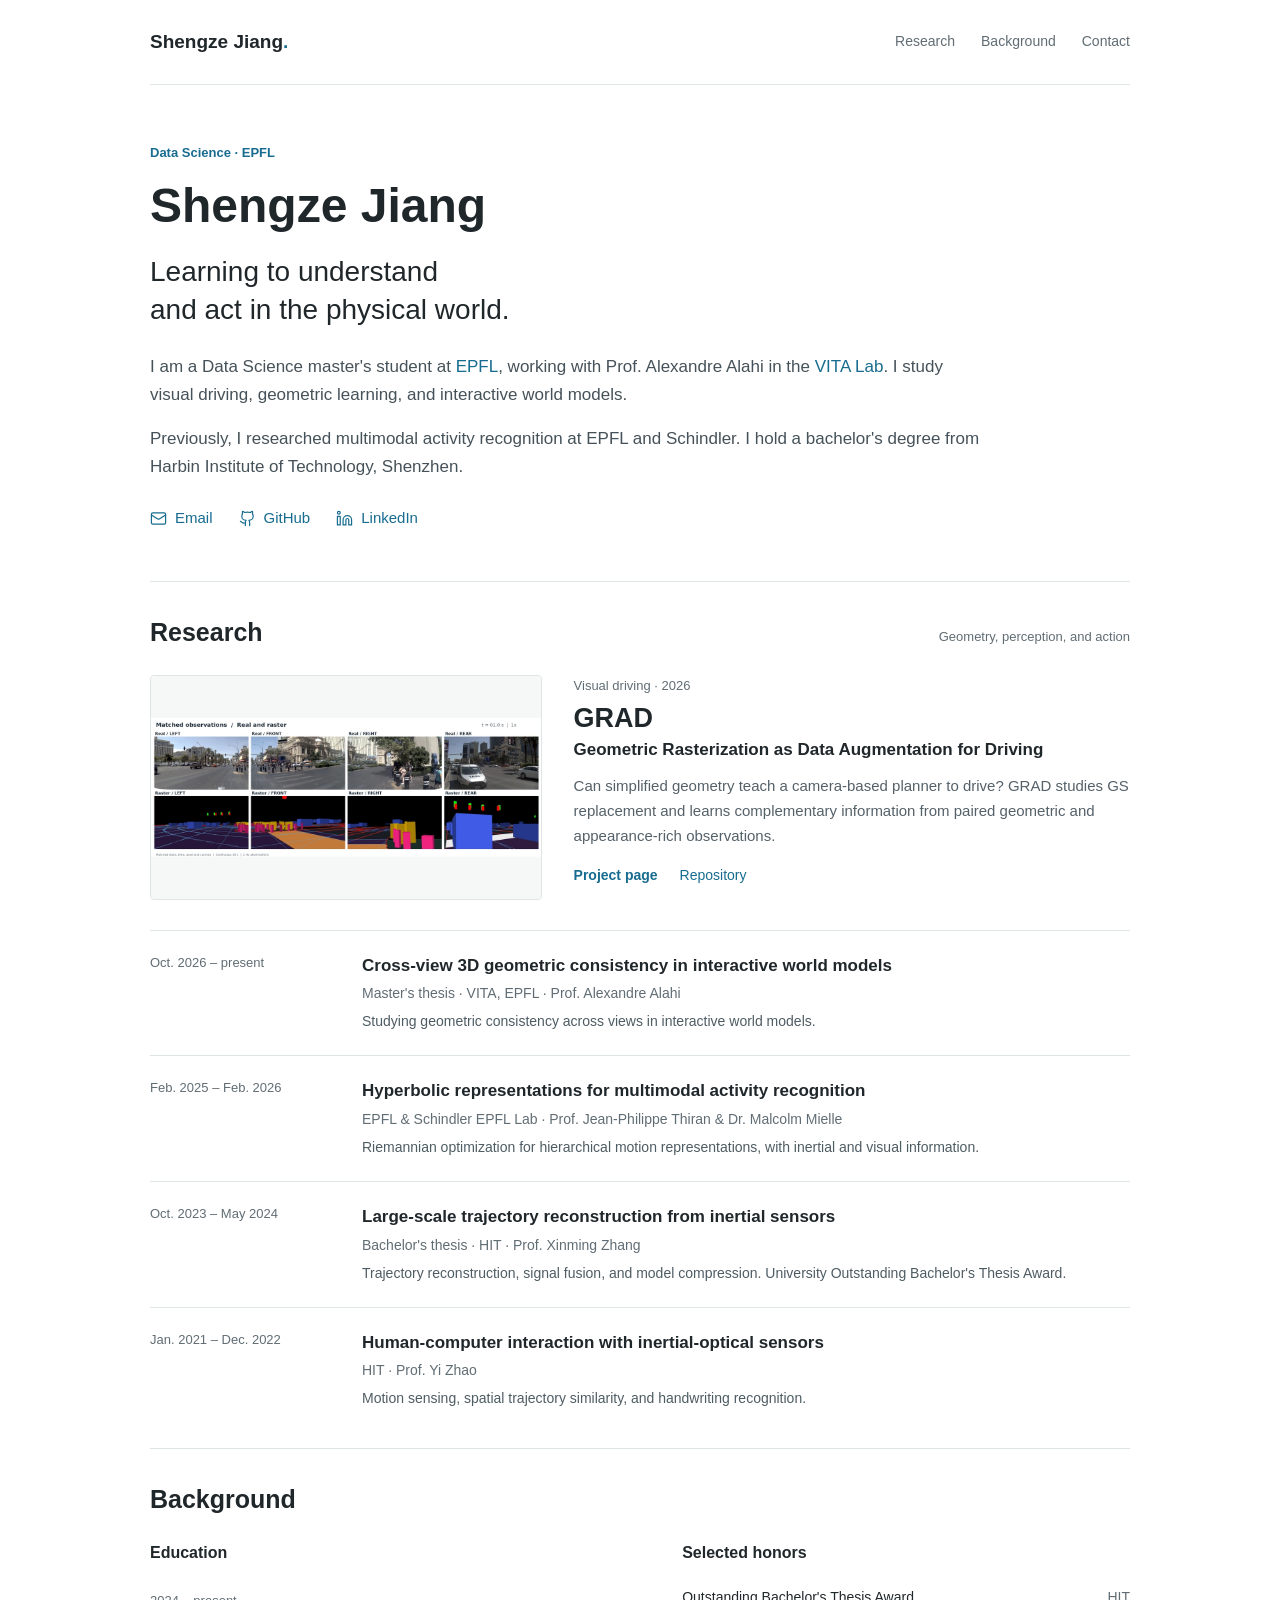
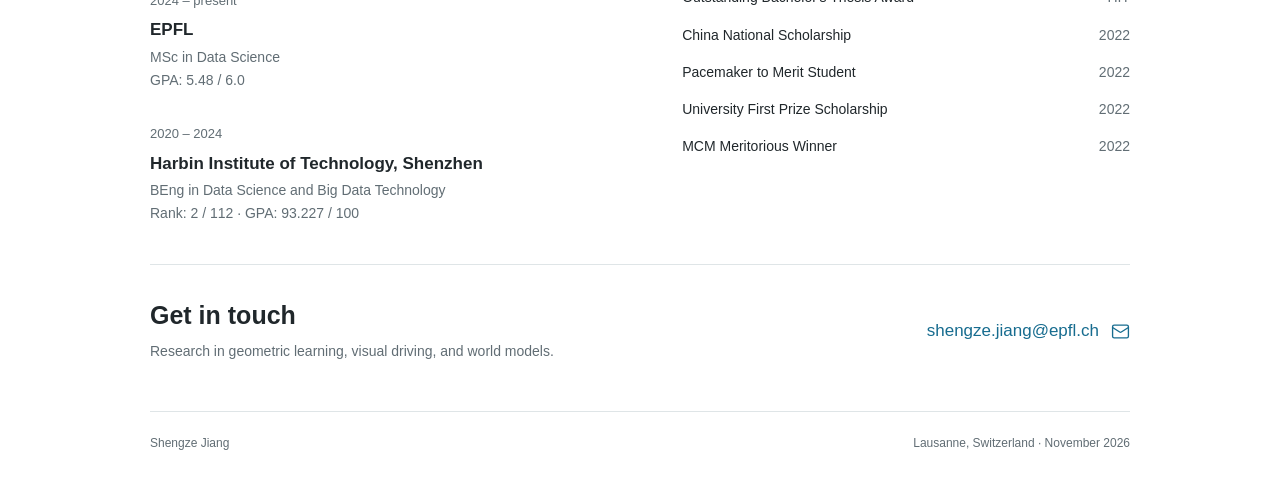
==== index.html @ eed3b023 "Build personal homepage and GRAD project website" ====
<!doctype html>
<html lang="en">
<head>
  <meta charset="utf-8">
  <meta name="viewport" content="width=device-width, initial-scale=1">
  <meta name="description" content="Shengze Jiang is a Data Science master's student at EPFL, researching visual driving, geometric learning, and interactive world models.">
  <meta name="robots" content="index, follow">
  <link rel="canonical" href="https://necojac.github.io/">
  <meta name="theme-color" content="#ffffff">
  <title>Shengze Jiang | EPFL</title>
  <link rel="icon" href="assets/images/favicon.png" type="image/png">
  <link rel="stylesheet" href="assets/css/site.css">
  <script src="assets/vendor/lucide.min.js" defer></script>
  <script src="assets/js/site.js" defer></script>
</head>
<body class="personal-page">
  <a class="skip-link" href="#main">Skip to content</a>
  <header class="site-nav personal-width">
    <a class="wordmark" href="index.html" aria-current="page">Shengze Jiang<span class="wordmark-dot" aria-hidden="true">.</span></a>
    <nav aria-label="Main navigation">
      <a href="#research">Research</a>
      <a href="#background">Background</a>
      <a href="#contact">Contact</a>
    </nav>
  </header>

  <main id="main" class="personal-width">
    <section class="profile" aria-labelledby="profile-title">
      <!-- PROFILE_PHOTO -->
      <p class="eyebrow">Data Science &middot; EPFL</p>
      <h1 id="profile-title">Shengze Jiang</h1>
      <p class="profile-lead">Learning to understand<br class="desktop-break"> and act in the physical world.</p>
      <div class="profile-bio">
        <p>I am a Data Science master's student at <a href="https://www.epfl.ch/">EPFL</a>, working with Prof. Alexandre Alahi in the <a href="https://www.epfl.ch/labs/vita/">VITA Lab</a>. I study visual driving, geometric learning, and interactive world models.</p>
        <p>Previously, I researched multimodal activity recognition at EPFL and Schindler. I hold a bachelor's degree from Harbin Institute of Technology, Shenzhen.</p>
      </div>
      <div class="profile-links" aria-label="Profile links">
        <a href="mailto:shengze.jiang@epfl.ch"><i data-lucide="mail" aria-hidden="true"></i>Email</a>
        <!-- PROFILE_CV_LINK -->
        <a href="https://github.com/NecoJac"><i data-lucide="github" aria-hidden="true"></i>GitHub</a>
        <a href="https://www.linkedin.com/in/shengze-jiang/"><i data-lucide="linkedin" aria-hidden="true"></i>LinkedIn</a>
      </div>
    </section>

    <section id="research" class="home-section" aria-labelledby="research-title">
      <div class="section-heading"><h2 id="research-title">Research</h2><span>Geometry, perception, and action</span></div>
      <article class="featured-research">
        <a class="research-image" href="GRAD/index.html" aria-label="Explore the GRAD project">
          <img src="assets/images/grad-thumbnail.webp" width="1120" height="640" alt="Matched real camera images and geometric raster observations used to train GRAD" fetchpriority="high">
        </a>
        <div class="research-description">
          <p class="research-meta">Visual driving &middot; 2026</p>
          <h3><a href="GRAD/index.html">GRAD</a></h3>
          <p class="project-subtitle">Geometric Rasterization as Data Augmentation for Driving</p>
          <p>Can simplified geometry teach a camera-based planner to drive? GRAD studies GS replacement and learns complementary information from paired geometric and appearance-rich observations.</p>
          <div class="inline-links"><a class="text-link" href="GRAD/index.html">Project page</a><a href="https://github.com/NecoJac/GRAD">Repository</a></div>
        </div>
      </article>

      <div class="research-list">
        <article class="research-entry">
          <div class="entry-date">Oct. 2026 &ndash; present</div>
          <div><h3>Cross-view 3D geometric consistency in interactive world models</h3><p>Master's thesis &middot; VITA, EPFL &middot; Prof. Alexandre Alahi</p><p class="entry-detail">Studying geometric consistency across views in interactive world models.</p></div>
        </article>
        <article class="research-entry">
          <div class="entry-date">Feb. 2025 &ndash; Feb. 2026</div>
          <div><h3>Hyperbolic representations for multimodal activity recognition</h3><p>EPFL &amp; Schindler EPFL Lab &middot; Prof. Jean-Philippe Thiran &amp; Dr. Malcolm Mielle</p><p class="entry-detail">Riemannian optimization for hierarchical motion representations, with inertial and visual information.</p></div>
        </article>
        <article class="research-entry">
          <div class="entry-date">Oct. 2023 &ndash; May 2024</div>
          <div><h3>Large-scale trajectory reconstruction from inertial sensors</h3><p>Bachelor's thesis &middot; HIT &middot; Prof. Xinming Zhang</p><p class="entry-detail">Trajectory reconstruction, signal fusion, and model compression. University Outstanding Bachelor's Thesis Award.</p></div>
        </article>
        <article class="research-entry">
          <div class="entry-date">Jan. 2021 &ndash; Dec. 2022</div>
          <div><h3>Human-computer interaction with inertial-optical sensors</h3><p>HIT &middot; Prof. Yi Zhao</p><p class="entry-detail">Motion sensing, spatial trajectory similarity, and handwriting recognition.</p></div>
        </article>
      </div>
    </section>

    <section id="background" class="home-section" aria-labelledby="background-title">
      <div class="section-heading"><h2 id="background-title">Background</h2></div>
      <div class="background-grid">
        <div>
          <h3 class="section-label">Education</h3>
          <div class="education-item"><span class="entry-date">2024 &ndash; present</span><h4>EPFL</h4><p>MSc in Data Science<br>GPA: 5.48 / 6.0</p></div>
          <div class="education-item"><span class="entry-date">2020 &ndash; 2024</span><h4>Harbin Institute of Technology, Shenzhen</h4><p>BEng in Data Science and Big Data Technology<br>Rank: 2 / 112 &middot; GPA: 93.227 / 100</p></div>
        </div>
        <div>
          <h3 class="section-label">Selected honors</h3>
          <ul class="honors-list">
            <li><span>Outstanding Bachelor's Thesis Award</span><span>HIT</span></li>
            <li><span>China National Scholarship</span><span>2022</span></li>
            <li><span>Pacemaker to Merit Student</span><span>2022</span></li>
            <li><span>University First Prize Scholarship</span><span>2022</span></li>
            <li><span>MCM Meritorious Winner</span><span>2022</span></li>
          </ul>
        </div>
      </div>
    </section>

    <section id="contact" class="contact-section" aria-labelledby="contact-title">
      <div><h2 id="contact-title">Get in touch</h2><p>Research in geometric learning, visual driving, and world models.</p></div>
      <a class="contact-email" href="mailto:shengze.jiang@epfl.ch">shengze.jiang@epfl.ch<i data-lucide="mail" aria-hidden="true"></i></a>
    </section>
  </main>
  <footer class="site-footer personal-width"><span>Shengze Jiang</span><span>Lausanne, Switzerland &middot; November 2026</span></footer>
</body>
</html>
---- assets/css/site.css ----
:root {
  color-scheme: light;
  --ink: #20272b;
  --muted: #616d74;
  --accent: #176c8f;
  --accent-hover: #10516c;
  --green: #286d57;
  --line: #dfe5e7;
  --surface: #f3f6f7;
  --soft-green: #eaf3ed;
  --body-font: -apple-system, BlinkMacSystemFont, "Segoe UI", Helvetica, Arial, sans-serif;
}

* { box-sizing: border-box; }
html { scroll-behavior: smooth; scroll-padding-top: 28px; }
body { margin: 0; color: var(--ink); background: #fff; font: 400 17px/1.65 var(--body-font); letter-spacing: 0; -webkit-font-smoothing: antialiased; }
button, input, select { font: inherit; letter-spacing: 0; }
button, a { -webkit-tap-highlight-color: transparent; }
button { cursor: pointer; }
a { color: var(--accent); text-decoration: none; text-underline-offset: 4px; }
a:hover { color: var(--accent-hover); text-decoration: underline; }
a:focus-visible, button:focus-visible, video:focus-visible { outline: 3px solid #2784b3; outline-offset: 5px; }
img, video { display: block; max-width: 100%; }
figure, p, dl { margin: 0; }
p + p { margin-top: 16px; }
h1, h2, h3, h4 { margin: 0; font-weight: 650; line-height: 1.22; letter-spacing: 0; text-wrap: balance; }
h2 { font-size: 30px; }
h3 { font-size: 20px; }
svg.lucide { width: 19px; height: 19px; stroke-width: 1.7; flex: 0 0 auto; }
strong { font-weight: 650; }
::selection { color: #173e50; background: #dceff5; }
.personal-width { width: min(100% - 56px, 980px); margin-inline: auto; }
.project-width { width: min(100% - 64px, 1180px); margin-inline: auto; }
.skip-link { position: fixed; top: -100px; left: 16px; padding: 10px 18px; z-index: 100; background: #fff; border: 1px solid var(--accent); }
.skip-link:focus { top: 12px; }
.site-nav { min-height: 85px; display: flex; align-items: center; justify-content: space-between; gap: 24px; border-bottom: 1px solid var(--line); }
.wordmark { font-size: 19px; font-weight: 650; color: var(--ink); white-space: nowrap; }
.wordmark:hover { text-decoration: none; }
.wordmark-dot { color: var(--accent); }
.site-nav nav { display: flex; align-items: center; gap: 26px; font-size: 14px; }
.site-nav nav a { color: var(--muted); padding-block: 12px; }
.site-nav nav a:hover { color: var(--accent); }
.nav-icon { display: inline-flex; align-items: center; min-width: 28px; justify-content: center; }
.eyebrow { font-size: 13px; line-height: 1.5; font-weight: 600; color: var(--accent); margin-bottom: 14px; }
.profile { padding: 58px 0 50px; }
.profile-photo { float: right; width: 180px; height: 220px; object-fit: cover; margin: 0 0 24px 32px; border-radius: 4px; }
.profile h1 { font-size: 48px; font-weight: 700; margin-bottom: 18px; }
.profile-lead { font-size: 28px; line-height: 1.35; font-weight: 450; margin-bottom: 24px; }
.profile-bio { max-width: 830px; color: #465259; font-size: 17px; }
.profile-links { display: flex; align-items: center; flex-wrap: wrap; gap: 14px 26px; margin-top: 25px; }
.profile-links a { display: inline-flex; align-items: center; gap: 8px; font-size: 15px; }
.profile-links svg { width: 17px; height: 17px; }
.home-section { border-top: 1px solid var(--line); padding: 35px 0 38px; }
.section-heading { display: flex; align-items: baseline; justify-content: space-between; gap: 16px; margin-bottom: 28px; }
.section-heading h2 { font-size: 25px; }
.section-heading > span { color: var(--muted); font-size: 13px; }
.featured-research { display: grid; grid-template-columns: minmax(250px, .95fr) minmax(0, 1.35fr); gap: 32px; align-items: start; padding-bottom: 30px; }
.research-image { overflow: hidden; display: block; border: 1px solid var(--line); border-radius: 4px; background: var(--surface); }
.research-image img { width: 100%; height: auto; aspect-ratio: 7 / 4; object-fit: contain; transition: opacity 160ms ease; }
.research-image:hover img { opacity: .88; }
.research-description h3 { font-size: 27px; margin: 5px 0 4px; }
.research-description h3 a { color: var(--ink); }
.research-meta { font-size: 13px; color: var(--muted); }
.project-subtitle { font-size: 17px; font-weight: 550; line-height: 1.4; }
.research-description > p:not(.project-subtitle):not(.research-meta) { font-size: 15px; line-height: 1.65; color: #556169; margin-top: 12px; }
.inline-links { display: flex; flex-wrap: wrap; gap: 22px; font-size: 14px; margin-top: 15px; }
.text-link { font-weight: 650; }
.research-list { border-top: 1px solid var(--line); }
.research-entry { display: grid; grid-template-columns: 188px minmax(0, 1fr); gap: 24px; padding: 22px 0; border-bottom: 1px solid var(--line); }
.research-entry:last-child { border-bottom: 0; padding-bottom: 0; }
.entry-date { font-size: 13px; color: var(--muted); line-height: 1.6; }
.research-entry h3 { font-size: 17px; line-height: 1.5; margin-bottom: 4px; font-weight: 600; }
.research-entry p { margin: 0; font-size: 14px; color: var(--muted); }
.research-entry .entry-detail { margin-top: 5px; color: #4e5c63; }
.background-grid { display: grid; grid-template-columns: 1.05fr 1fr; gap: 62px; }
.section-label { font-size: 16px; font-weight: 600; margin-bottom: 24px; }
.education-item + .education-item { margin-top: 27px; }
.education-item h4 { font-size: 17px; line-height: 1.4; margin: 4px 0; }
.education-item p { color: var(--muted); font-size: 14px; }
.honors-list { list-style: none; padding: 0; margin: 0; }
.honors-list li { display: flex; justify-content: space-between; gap: 24px; padding-bottom: 14px; font-size: 14px; }
.honors-list li span:last-child { color: var(--muted); flex-shrink: 0; }
.contact-section { border-top: 1px solid var(--line); padding: 35px 0 48px; display: flex; align-items: center; gap: 25px; justify-content: space-between; }
.contact-section h2 { font-size: 25px; }
.contact-section p { font-size: 14px; color: var(--muted); margin-top: 10px; max-width: 440px; }
.contact-email { display: inline-flex; align-items: center; gap: 12px; font-size: 17px; white-space: nowrap; }
.site-footer { display: flex; justify-content: space-between; align-items: center; gap: 20px; border-top: 1px solid var(--line); padding: 22px 0 28px; color: var(--muted); font-size: 12px; }

.project-opening { padding-top: 30px; text-align: center; }
.project-page .site-nav { min-height: 72px; }
.project-opening .eyebrow { margin-bottom: 10px; }
.project-opening h1 { font-size: 58px; line-height: 1.08; font-weight: 750; color: #175d79; }
.paper-title { font-size: 27px; line-height: 1.28; font-weight: 600; margin-top: 13px; text-wrap: balance; }
.project-lead { font-size: 18px; color: var(--muted); margin-top: 17px; }
.mobile-break { display: none; }
.resource-links { display: flex; justify-content: center; flex-wrap: wrap; align-items: center; gap: 10px; margin-top: 22px; }
.button { display: inline-flex; gap: 9px; align-items: center; justify-content: center; border: 1px solid transparent; border-radius: 5px; padding: 9px 16px; min-height: 42px; font-size: 14px; font-weight: 550; line-height: 1.5; }
.button:hover { text-decoration: none; }
.button-primary { color: #fff; background: #25343c; }
.button-primary:hover { color: #fff; background: #37515e; }
.button-quiet { color: var(--ink); border-color: #d2dade; background: #fff; }
.button-quiet:hover { color: var(--accent); border-color: var(--accent); }
.button svg { width: 17px; height: 17px; }
.release-note { color: var(--muted); font-size: 12px; margin-left: 7px; }
.opening-media { width: min(100%, 1040px); margin: 27px auto 0; text-align: left; }
.full-video { width: 100%; height: auto; object-fit: contain; background: #edf2f4; border: 1px solid var(--line); border-radius: 4px; }
.opening-media .full-video { aspect-ratio: 1920 / 684; }
.opening-media figcaption { display: flex; gap: 16px; justify-content: space-between; margin-top: 10px; color: var(--muted); font-size: 13px; line-height: 1.55; }
.opening-media figcaption span:first-child { color: #43545d; }
.headline-results { display: grid; grid-template-columns: repeat(3,minmax(0,1fr)); padding: 26px 0; margin-top: 28px; border-block: 1px solid var(--line); text-align: center; }
.headline-results > div + div { border-left: 1px solid var(--line); }
.headline-results dt { font-size: 14px; font-weight: 550; color: var(--muted); }
.headline-results dd { margin: 7px 0 0; font-size: 36px; line-height: 1.15; font-weight: 650; font-variant-numeric: tabular-nums; }
.headline-results dd span { display: block; font-size: 12px; color: var(--muted); font-weight: 400; margin-top: 10px; line-height: 1.5; }
.project-section { padding-block: 62px; }
.finding-section { display: grid; grid-template-columns: 1fr 1.15fr; gap: 66px; }
.finding-section h2 { font-size: 30px; line-height: 1.25; }
.prose p { color: #526069; font-size: 16px; }
.prose h3 { margin-bottom: 17px; font-size: 22px; }
.prose .key-sentence { color: var(--ink); font-weight: 550; border-left: 3px solid var(--green); padding-left: 16px; margin-top: 23px; }
.project-band { background: var(--surface); padding-block: 52px; border-block: 1px solid #e7ecee; }
.project-section-heading { display: flex; align-items: end; justify-content: space-between; gap: 24px; margin-bottom: 26px; }
.project-section-heading .eyebrow { margin-bottom: 8px; }
.inline-icon-link { display: inline-flex; align-items: center; gap: 8px; font-size: 14px; line-height: 1.5; white-space: nowrap; }
.inline-icon-link svg { width: 17px; height: 17px; }
.overview-figure { padding: 17px 12px; background: #fff; border: 1px solid #e0e6e8; border-radius: 3px; }
.figure-zoom { display: block; position: relative; width: 100%; background: transparent; border: 0; padding: 0; cursor: zoom-in; }
.figure-zoom > img { width: 100%; height: auto; }
.zoom-affordance { position: absolute; right: 9px; bottom: 9px; display: grid; place-items: center; height: 33px; width: 33px; border: 1px solid var(--line); border-radius: 4px; color: #384c57; background: rgba(255,255,255,.95); }
.figure-zoom:hover .zoom-affordance { color: var(--accent); border-color: var(--accent); }
.method-columns { display: grid; grid-template-columns: repeat(3,minmax(0,1fr)); gap: 32px; margin-top: 30px; }
.method-columns h3 { font-size: 18px; margin-bottom: 12px; }
.method-columns p { font-size: 14px; color: #58656e; line-height: 1.75; }
.results-layout { display: grid; grid-template-columns: 1fr 1.1fr; gap: 65px; align-items: start; }
.result-table { width: 100%; border-collapse: collapse; text-align: left; font-size: 15px; font-variant-numeric: tabular-nums; }
.result-table caption { text-align: left; color: #53626c; font-size: 13px; padding-bottom: 12px; }
.result-table th, .result-table td { padding: 12px 14px; border-bottom: 1px solid var(--line); vertical-align: middle; }
.result-table thead th { border-top: 1.5px solid #a6b1b6; color: var(--muted); font-size: 12px; font-weight: 600; }
.result-table thead th:not(:first-child), .result-table td { text-align: right; }
.result-table tbody th { font-weight: 500; }
.result-table tr:last-child > * { border-bottom: 1.5px solid #a6b1b6; }
.highlight-row { background: var(--soft-green); }
.highlight-row th, .highlight-row td { color: #24513f; }
.legend-mark { width: 8px; height: 8px; display: inline-block; border-radius: 2px; margin-right: 10px; vertical-align: 1px; }
.gs-mark { background: #597e9f; }
.raster-mark { background: #b47552; }
.paired-mark { background: #3a8067; }
.table-note { font-size: 12px; color: var(--muted); line-height: 1.7; margin-top: 14px; }
.perception-evidence { border-top: 1px solid var(--line); margin-top: 40px; padding-top: 32px; }
.evidence-heading h3 { font-size: 22px; }
.evidence-heading p { font-size: 15px; color: var(--muted); margin-top: 12px; }
.perception-evidence figure { width: min(100%, 960px); margin: 28px auto 0; }
.perception-evidence figcaption { font-size: 12px; color: var(--muted); line-height: 1.7; margin-top: 15px; }
.section-meta { color: var(--muted); font-size: 13px; }
.section-intro { font-size: 16px; color: var(--muted); margin-top: -7px; margin-bottom: 23px; }
.demo-tabs { display: flex; gap: 6px; border-bottom: 1px solid #cfd9df; margin-bottom: 18px; }
.demo-tabs button { border: 0; border-bottom: 2px solid transparent; background: transparent; border-radius: 0; padding: 11px 16px; color: var(--muted); font-size: 14px; font-weight: 500; min-height: 46px; }
.demo-tabs button[aria-selected="true"] { color: var(--accent); border-bottom-color: var(--accent); }
.demo-tabs button:hover { color: var(--accent-hover); background: #e9f0f3; }
#demo-video { aspect-ratio: 1920 / 900; }
.demo-caption { display: flex; align-items: center; justify-content: space-between; gap: 20px; margin-top: 12px; }
.demo-caption p { font-size: 14px; color: var(--muted); }
.alpa-results { display: grid; grid-template-columns: 1fr 1fr; gap: 65px; align-items: start; border-top: 1px solid var(--line); margin-top: 32px; padding-top: 31px; }
.alpa-results h3 { font-size: 21px; margin-bottom: 12px; }
.alpa-results p { font-size: 15px; color: var(--muted); }
.alpa-results .table-note { font-size: 12px; }
.cost-section { display: grid; grid-template-columns: 1fr 1.15fr; gap: 65px; }
.cost-section h2 { font-size: 28px; }
.cost-section > div > p:not(.eyebrow) { color: var(--muted); font-size: 15px; margin-top: 18px; }
.cost-section .result-table { font-size: 13px; }
.cost-section .result-table th, .cost-section .result-table td { padding-inline: 10px; }
.release-section { display: flex; align-items: center; justify-content: space-between; gap: 28px; border-top: 1px solid var(--line); padding-top: 30px; padding-bottom: 24px; }
.release-section h2 { font-size: 27px; }
.release-section p { font-size: 15px; color: var(--muted); margin-top: 12px; }
.release-section .button { flex-shrink: 0; }
.evaluation-note { font-size: 12px; color: var(--muted); margin-bottom: 35px; }
.image-dialog { width: min(96%, 1550px); max-width: 96vw; max-height: 93vh; padding: 0; border: 1px solid #cbd5da; border-radius: 6px; color: var(--ink); box-shadow: 0 20px 80px #0d263b33; }
.image-dialog::backdrop { background: #14252db8; }
.dialog-toolbar { position: sticky; top: 0; z-index: 1; display: flex; justify-content: space-between; gap: 20px; align-items: center; padding: 12px 16px; background: #fff; border-bottom: 1px solid var(--line); }
.dialog-toolbar h2 { font-size: 17px; }
.dialog-toolbar > div { display: flex; gap: 8px; }
.icon-button { display: inline-grid; place-items: center; color: var(--ink); border: 1px solid var(--line); width: 36px; height: 36px; background: white; border-radius: 4px; }
.icon-button:hover { color: var(--accent); border-color: var(--accent); }
.dialog-image-wrap { padding: 16px; overflow: auto; background: #fff; }
.dialog-image-wrap img { width: 100%; height: auto; }
body:has(dialog[open]) { overflow: hidden; }
.not-found { padding: 100px 0; min-height: 65vh; }
.not-found h1 { font-size: 40px; margin-bottom: 20px; }

.compact-project .project-width { max-width: 1060px; }
.compact-project .project-opening { padding-top: 36px; }
.project-affiliation { color: var(--muted); font-size: 16px; margin-top: 15px; }
.compact-project .resource-links { margin-top: 16px; }
.paper-section { padding-block: 35px; }
.paper-section h2 { font-size: 27px; margin-bottom: 20px; }
.paper-prose { max-width: 940px; margin-inline: auto; }
.paper-prose p { font-size: 17px; line-height: 1.75; color: #465259; }
.paper-figure { margin: 24px auto 0; }
.paper-figure + .paper-prose { margin-top: 23px; }
.paper-figure figcaption { display: flex; justify-content: space-between; gap: 20px; font-size: 13px; color: var(--muted); line-height: 1.65; margin-top: 13px; }
.paper-figure figcaption span:last-child { flex-shrink: 0; }
.road-figure { max-width: 940px; }
.showcase-video { aspect-ratio: 1920 / 900; }
.compact-project .headline-results { margin-top: 28px; padding-block: 22px; }
.compact-project .evaluation-note { margin-top: 10px; }

@media (min-width: 1500px) {
  .project-opening { padding-top: 30px; }
}
@media (max-width: 900px) {
  .profile h1 { font-size: 43px; }
  .profile-lead { font-size: 25px; }
  .featured-research { grid-template-columns: .9fr 1.15fr; gap: 24px; }
  .research-description h3 { font-size: 23px; }
  .project-subtitle { font-size: 15px; }
  .research-entry { grid-template-columns: 170px minmax(0,1fr); gap: 16px; }
  .background-grid { gap: 35px; }
  .contact-section { align-items: flex-start; flex-direction: column; }
  .finding-section, .results-layout, .cost-section, .alpa-results { gap: 35px; }
  .method-columns { gap: 23px; }
  .project-section-heading h2 { font-size: 27px; }
  .finding-section h2 { font-size: 27px; }
}
@media (max-width: 640px) {
  body { font-size: 16px; }
  .personal-width, .project-width { width: calc(100% - 36px); }
  .site-nav { min-height: 72px; gap: 12px; }
  .wordmark { font-size: 16px; }
  .site-nav nav { gap: 14px; font-size: 12px; }
  .project-page .site-nav nav { gap: 12px; }
  .nav-icon { display: none; }
  .profile { padding: 38px 0 34px; }
  .profile-photo { float: none; width: 130px; height: 160px; margin: 0 0 24px; }
  .profile h1 { font-size: 38px; margin-bottom: 16px; }
  .profile-lead { font-size: 23px; }
  .profile-bio { font-size: 16px; }
  .profile-links { gap: 13px 20px; }
  .profile-links a { font-size: 14px; }
  .desktop-break { display: none; }
  .mobile-break { display: inline; }
  .home-section { padding: 28px 0 30px; }
  .section-heading { align-items: flex-start; flex-direction: column; gap: 7px; margin-bottom: 22px; }
  .section-heading h2 { font-size: 24px; }
  .featured-research { grid-template-columns: minmax(0,1fr); gap: 19px; }
  .research-image { max-width: 430px; }
  .research-description h3 { font-size: 26px; }
  .project-subtitle { font-size: 17px; }
  .research-entry { grid-template-columns: minmax(0,1fr); gap: 6px; padding: 20px 0; }
  .research-entry h3 { font-size: 17px; }
  .background-grid { grid-template-columns: minmax(0,1fr); gap: 30px; }
  .section-label { margin-bottom: 18px; }
  .site-footer { align-items: flex-start; flex-direction: column; gap: 5px; }
  .contact-email { font-size: 17px; white-space: normal; overflow-wrap: anywhere; }
  .project-opening { padding-top: 29px; }
  .compact-project .project-opening { padding-top: 29px; }
  .paper-section { padding-block: 26px; }
  .paper-section h2 { font-size: 24px; margin-bottom: 17px; }
  .paper-prose p { font-size: 16px; line-height: 1.7; }
  .paper-figure figcaption { flex-direction: column; gap: 5px; font-size: 12px; }
  .project-opening h1 { font-size: 48px; }
  .paper-title { font-size: 23px; margin-top: 12px; }
  .project-lead { font-size: 16px; margin-top: 16px; line-height: 1.6; }
  .resource-links { margin-top: 19px; gap: 9px; }
  .resource-links .release-note { flex-basis: 100%; margin: 0; padding-top: 3px; }
  .button { font-size: 13px; padding: 8px 13px; }
  .opening-media { margin-top: 24px; }
  .opening-media figcaption { flex-direction: column; gap: 4px; font-size: 12px; }
  .headline-results { padding-block: 20px; margin-top: 22px; }
  .headline-results dt { font-size: 12px; }
  .headline-results dd { font-size: 26px; }
  .headline-results dd span { font-size: 11px; margin-top: 7px; padding-inline: 4px; }
  .project-section { padding-block: 38px; }
  .finding-section, .results-layout, .cost-section, .alpa-results { grid-template-columns: minmax(0,1fr); gap: 23px; }
  .finding-section h2, .cost-section h2 { font-size: 27px; }
  .project-band { padding-block: 35px; }
  .project-section-heading { align-items: flex-start; flex-direction: column; gap: 14px; margin-bottom: 22px; }
  .project-section-heading h2 { font-size: 27px; }
  .overview-figure { padding: 9px 5px; }
  .zoom-affordance { height: 29px; width: 29px; right: 3px; bottom: 3px; }
  .zoom-affordance svg { width: 15px; height: 15px; }
  .method-columns { grid-template-columns: minmax(0,1fr); gap: 22px; margin-top: 25px; }
  .method-columns h3 { margin-bottom: 8px; font-size: 18px; }
  .method-columns p { font-size: 15px; }
  .result-table { font-size: 14px; }
  .result-table th, .result-table td { padding: 11px 9px; }
  .legend-mark { margin-right: 6px; }
  .perception-evidence { margin-top: 30px; padding-top: 26px; }
  .evidence-heading h3 { font-size: 22px; }
  .perception-evidence figure { margin-top: 22px; }
  .demo-tabs { display: grid; grid-template-columns: repeat(2,minmax(0,1fr)); gap: 3px; }
  .demo-tabs button { font-size: 13px; padding: 10px 6px; min-height: 44px; }
  .demo-caption { align-items: flex-start; gap: 13px; }
  .demo-caption p { font-size: 13px; }
  .alpa-results { margin-top: 24px; padding-top: 25px; }
  .cost-section .result-table { font-size: 12px; }
  .cost-section .result-table th, .cost-section .result-table td { padding-inline: 7px; }
  .cost-section .result-table th:first-child { width: 30%; }
  .release-section { flex-direction: column; align-items: flex-start; gap: 20px; }
  .dialog-toolbar h2 { font-size: 14px; }
  .dialog-toolbar { padding: 10px 12px; gap: 8px; }
  .dialog-image-wrap { padding: 8px; }
}
@media (max-width: 360px) {
  .personal-page .site-nav { flex-wrap: wrap; padding-block: 12px; gap: 0; }
  .personal-page .wordmark { flex-basis: 100%; }
  .profile h1 { font-size: 32px; }
  .site-nav nav { gap: 10px; }
  .wordmark { font-size: 15px; }
  .personal-width, .project-width { width: calc(100% - 28px); }
  .paper-title { font-size: 21px; }
  .headline-results dd { font-size: 24px; }
}
@media (prefers-reduced-motion: reduce) {
  html { scroll-behavior: auto; }
  *, *::before, *::after { transition: none !important; animation: none !important; }
}
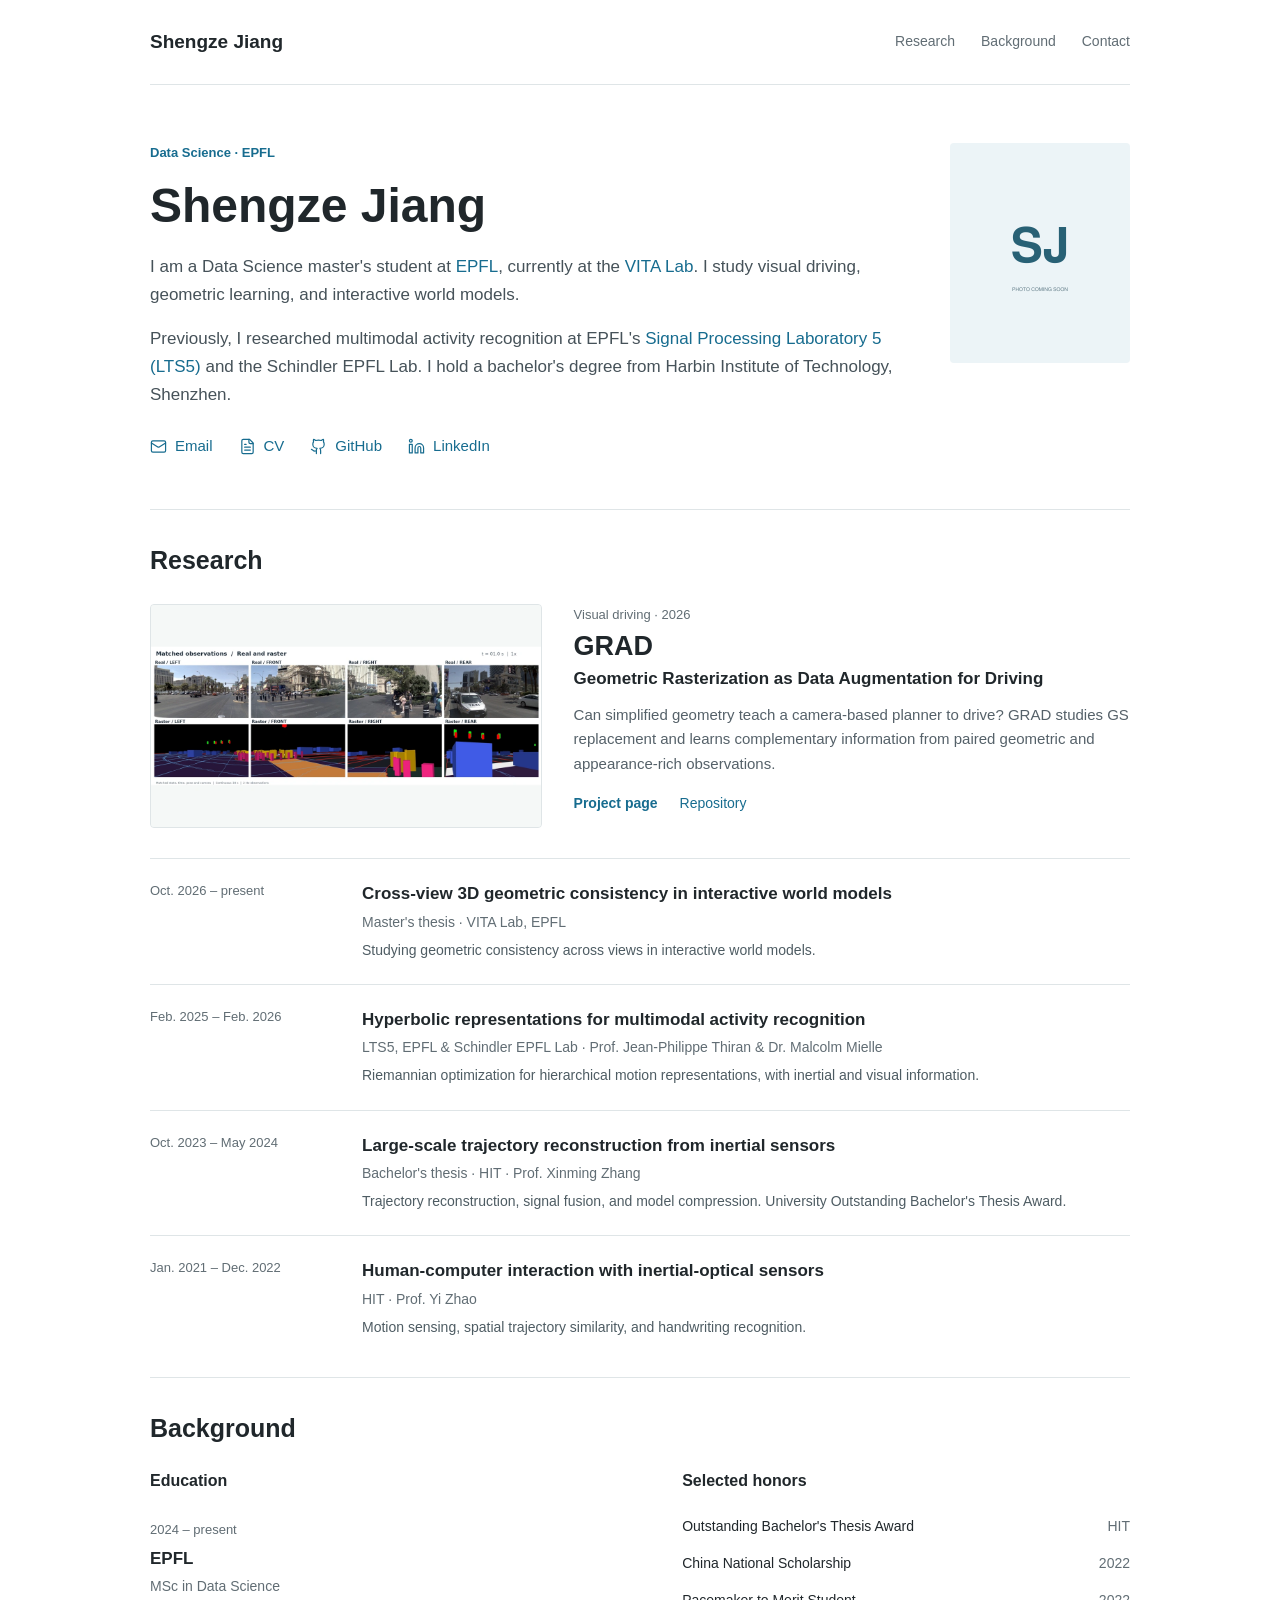
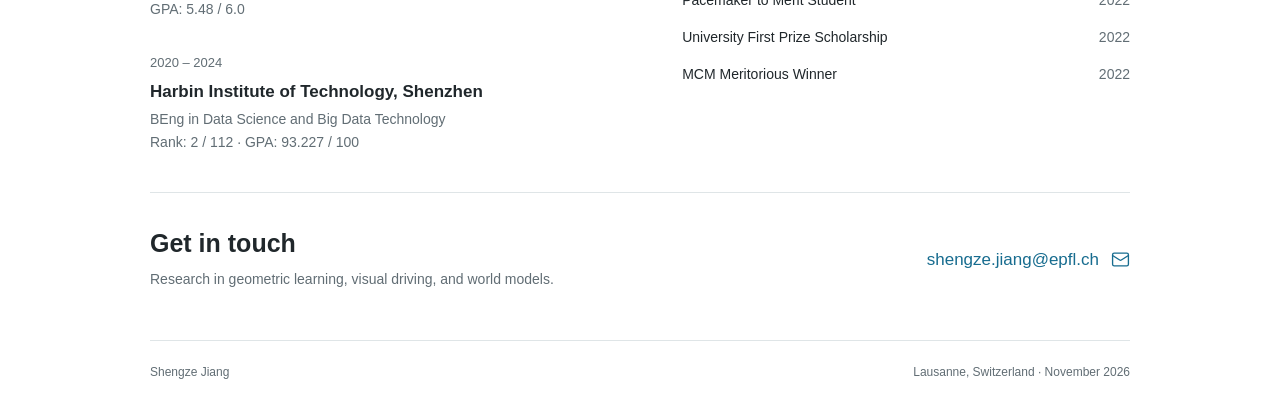
==== commit 91c3deee: "Simplify personal homepage and clarify lab affiliations" ====
--- a/index.html
+++ b/index.html
@@ -16,7 +16,7 @@
 <body class="personal-page">
   <a class="skip-link" href="#main">Skip to content</a>
   <header class="site-nav personal-width">
-    <a class="wordmark" href="index.html" aria-current="page">Shengze Jiang<span class="wordmark-dot" aria-hidden="true">.</span></a>
+    <a class="wordmark" href="index.html" aria-current="page">Shengze Jiang</a>
     <nav aria-label="Main navigation">
       <a href="#research">Research</a>
       <a href="#background">Background</a>
@@ -29,10 +29,9 @@
       <!-- PROFILE_PHOTO -->
       <p class="eyebrow">Data Science &middot; EPFL</p>
       <h1 id="profile-title">Shengze Jiang</h1>
-      <p class="profile-lead">Learning to understand<br class="desktop-break"> and act in the physical world.</p>
       <div class="profile-bio">
-        <p>I am a Data Science master's student at <a href="https://www.epfl.ch/">EPFL</a>, working with Prof. Alexandre Alahi in the <a href="https://www.epfl.ch/labs/vita/">VITA Lab</a>. I study visual driving, geometric learning, and interactive world models.</p>
-        <p>Previously, I researched multimodal activity recognition at EPFL and Schindler. I hold a bachelor's degree from Harbin Institute of Technology, Shenzhen.</p>
+        <p>I am a Data Science master's student at <a href="https://www.epfl.ch/">EPFL</a>, currently at the <a href="https://www.epfl.ch/labs/vita/">VITA Lab</a>. I study visual driving, geometric learning, and interactive world models.</p>
+        <p>Previously, I researched multimodal activity recognition at EPFL's <a href="https://www.epfl.ch/labs/lts5/">Signal Processing Laboratory 5 (LTS5)</a> and the Schindler EPFL Lab. I hold a bachelor's degree from Harbin Institute of Technology, Shenzhen.</p>
       </div>
       <div class="profile-links" aria-label="Profile links">
         <a href="mailto:shengze.jiang@epfl.ch"><i data-lucide="mail" aria-hidden="true"></i>Email</a>
@@ -43,7 +42,7 @@
     </section>
 
     <section id="research" class="home-section" aria-labelledby="research-title">
-      <div class="section-heading"><h2 id="research-title">Research</h2><span>Geometry, perception, and action</span></div>
+      <div class="section-heading"><h2 id="research-title">Research</h2></div>
       <article class="featured-research">
         <a class="research-image" href="GRAD/index.html" aria-label="Explore the GRAD project">
           <img src="assets/images/grad-thumbnail.webp" width="1120" height="640" alt="Matched real camera images and geometric raster observations used to train GRAD" fetchpriority="high">
@@ -60,11 +59,11 @@
       <div class="research-list">
         <article class="research-entry">
           <div class="entry-date">Oct. 2026 &ndash; present</div>
-          <div><h3>Cross-view 3D geometric consistency in interactive world models</h3><p>Master's thesis &middot; VITA, EPFL &middot; Prof. Alexandre Alahi</p><p class="entry-detail">Studying geometric consistency across views in interactive world models.</p></div>
+          <div><h3>Cross-view 3D geometric consistency in interactive world models</h3><p>Master's thesis &middot; VITA Lab, EPFL</p><p class="entry-detail">Studying geometric consistency across views in interactive world models.</p></div>
         </article>
         <article class="research-entry">
           <div class="entry-date">Feb. 2025 &ndash; Feb. 2026</div>
-          <div><h3>Hyperbolic representations for multimodal activity recognition</h3><p>EPFL &amp; Schindler EPFL Lab &middot; Prof. Jean-Philippe Thiran &amp; Dr. Malcolm Mielle</p><p class="entry-detail">Riemannian optimization for hierarchical motion representations, with inertial and visual information.</p></div>
+          <div><h3>Hyperbolic representations for multimodal activity recognition</h3><p>LTS5, EPFL &amp; Schindler EPFL Lab &middot; Prof. Jean-Philippe Thiran &amp; Dr. Malcolm Mielle</p><p class="entry-detail">Riemannian optimization for hierarchical motion representations, with inertial and visual information.</p></div>
         </article>
         <article class="research-entry">
           <div class="entry-date">Oct. 2023 &ndash; May 2024</div>
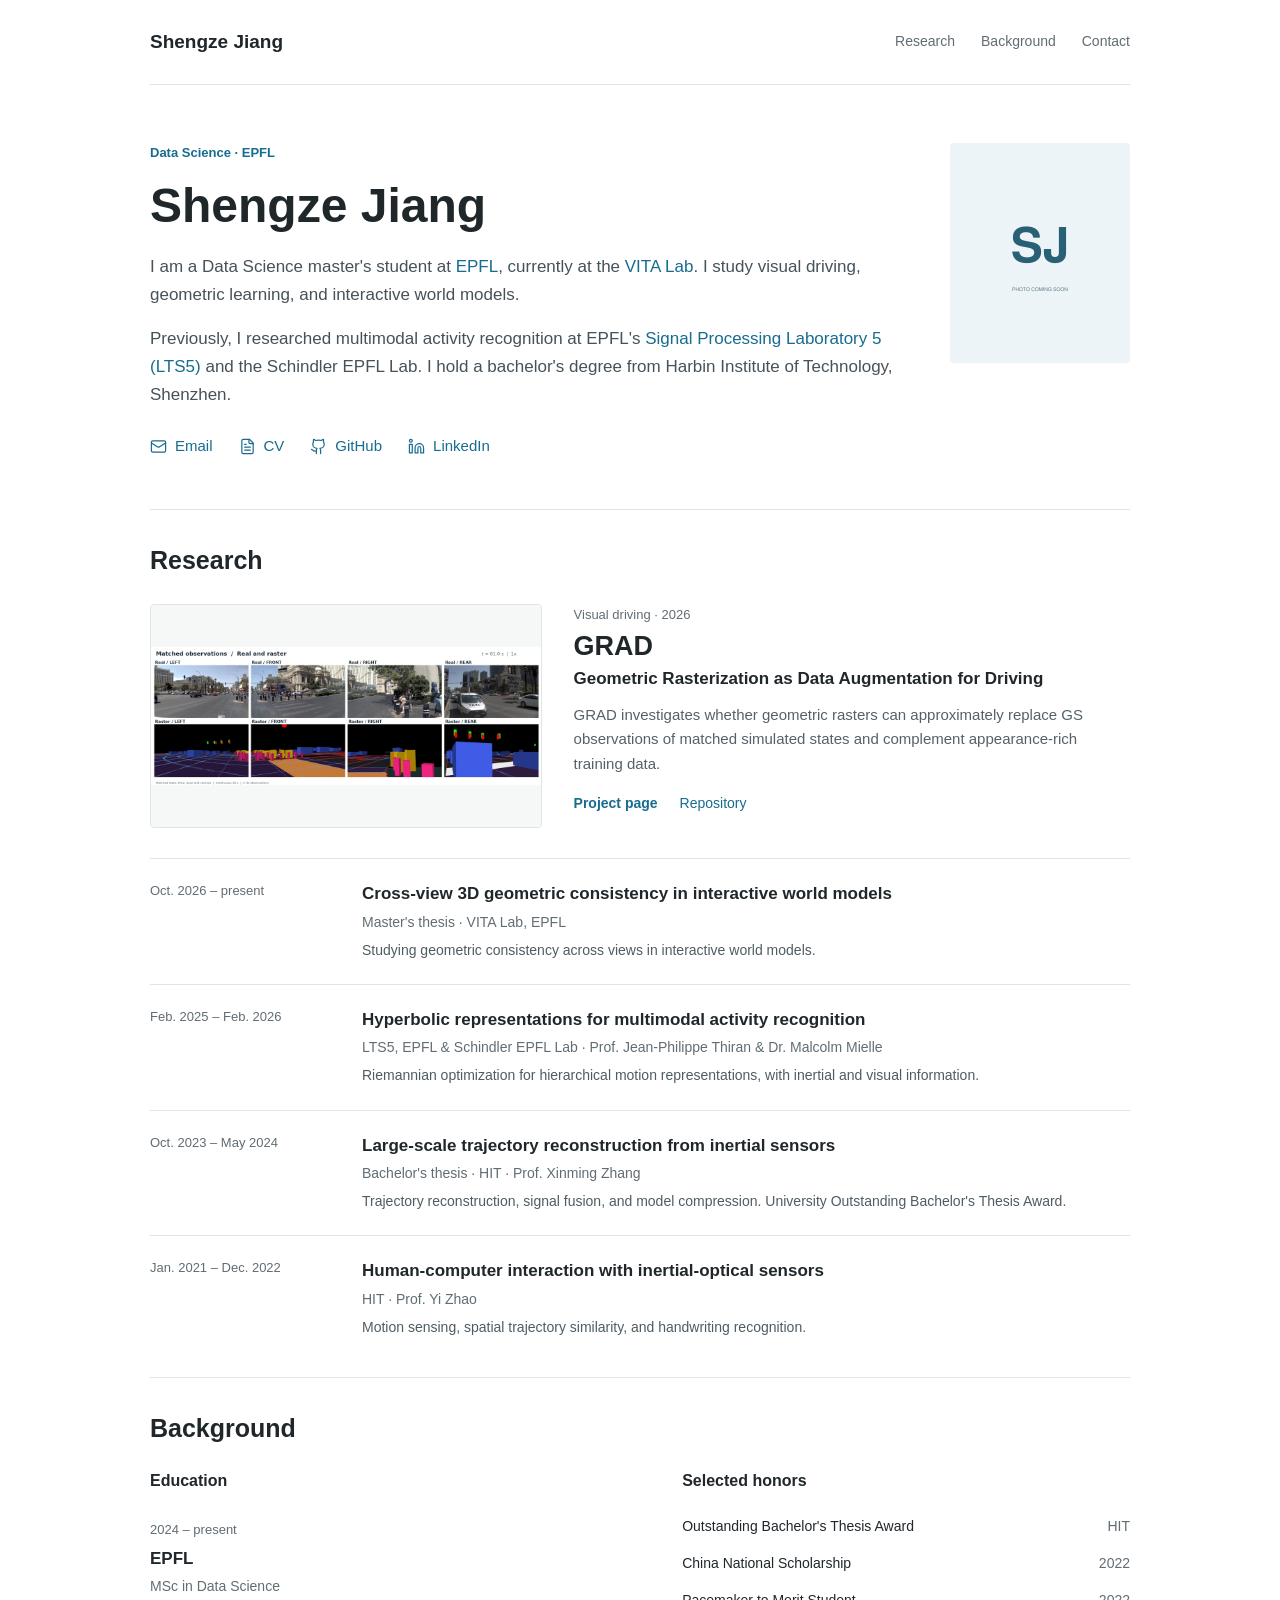
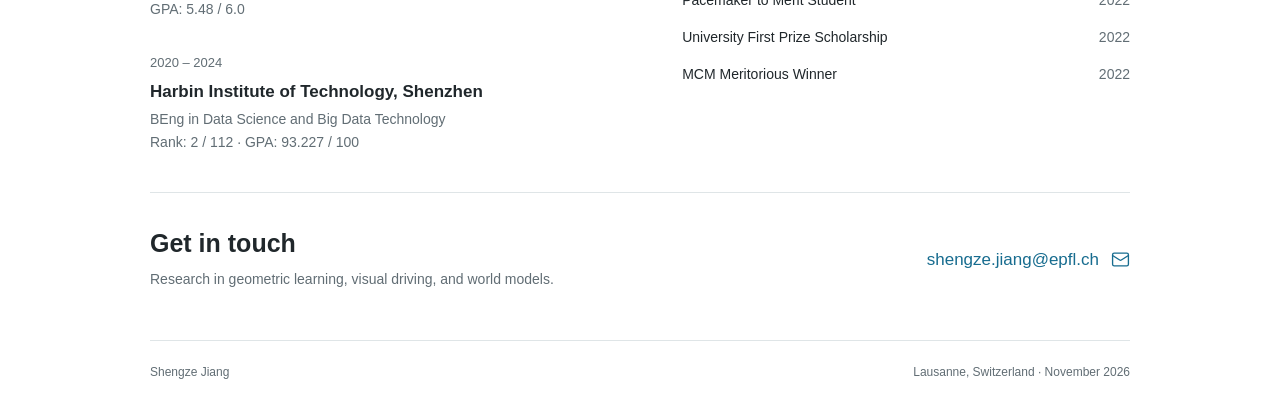
==== commit abd8ebf5: "Clarify GRAD focus on GS replacement and complementarity" ====
--- a/index.html
+++ b/index.html
@@ -51,7 +51,7 @@
           <p class="research-meta">Visual driving &middot; 2026</p>
           <h3><a href="GRAD/index.html">GRAD</a></h3>
           <p class="project-subtitle">Geometric Rasterization as Data Augmentation for Driving</p>
-          <p>Can simplified geometry teach a camera-based planner to drive? GRAD studies GS replacement and learns complementary information from paired geometric and appearance-rich observations.</p>
+          <p>GRAD investigates whether geometric rasters can approximately replace GS observations of matched simulated states and complement appearance-rich training data.</p>
           <div class="inline-links"><a class="text-link" href="GRAD/index.html">Project page</a><a href="https://github.com/NecoJac/GRAD">Repository</a></div>
         </div>
       </article>
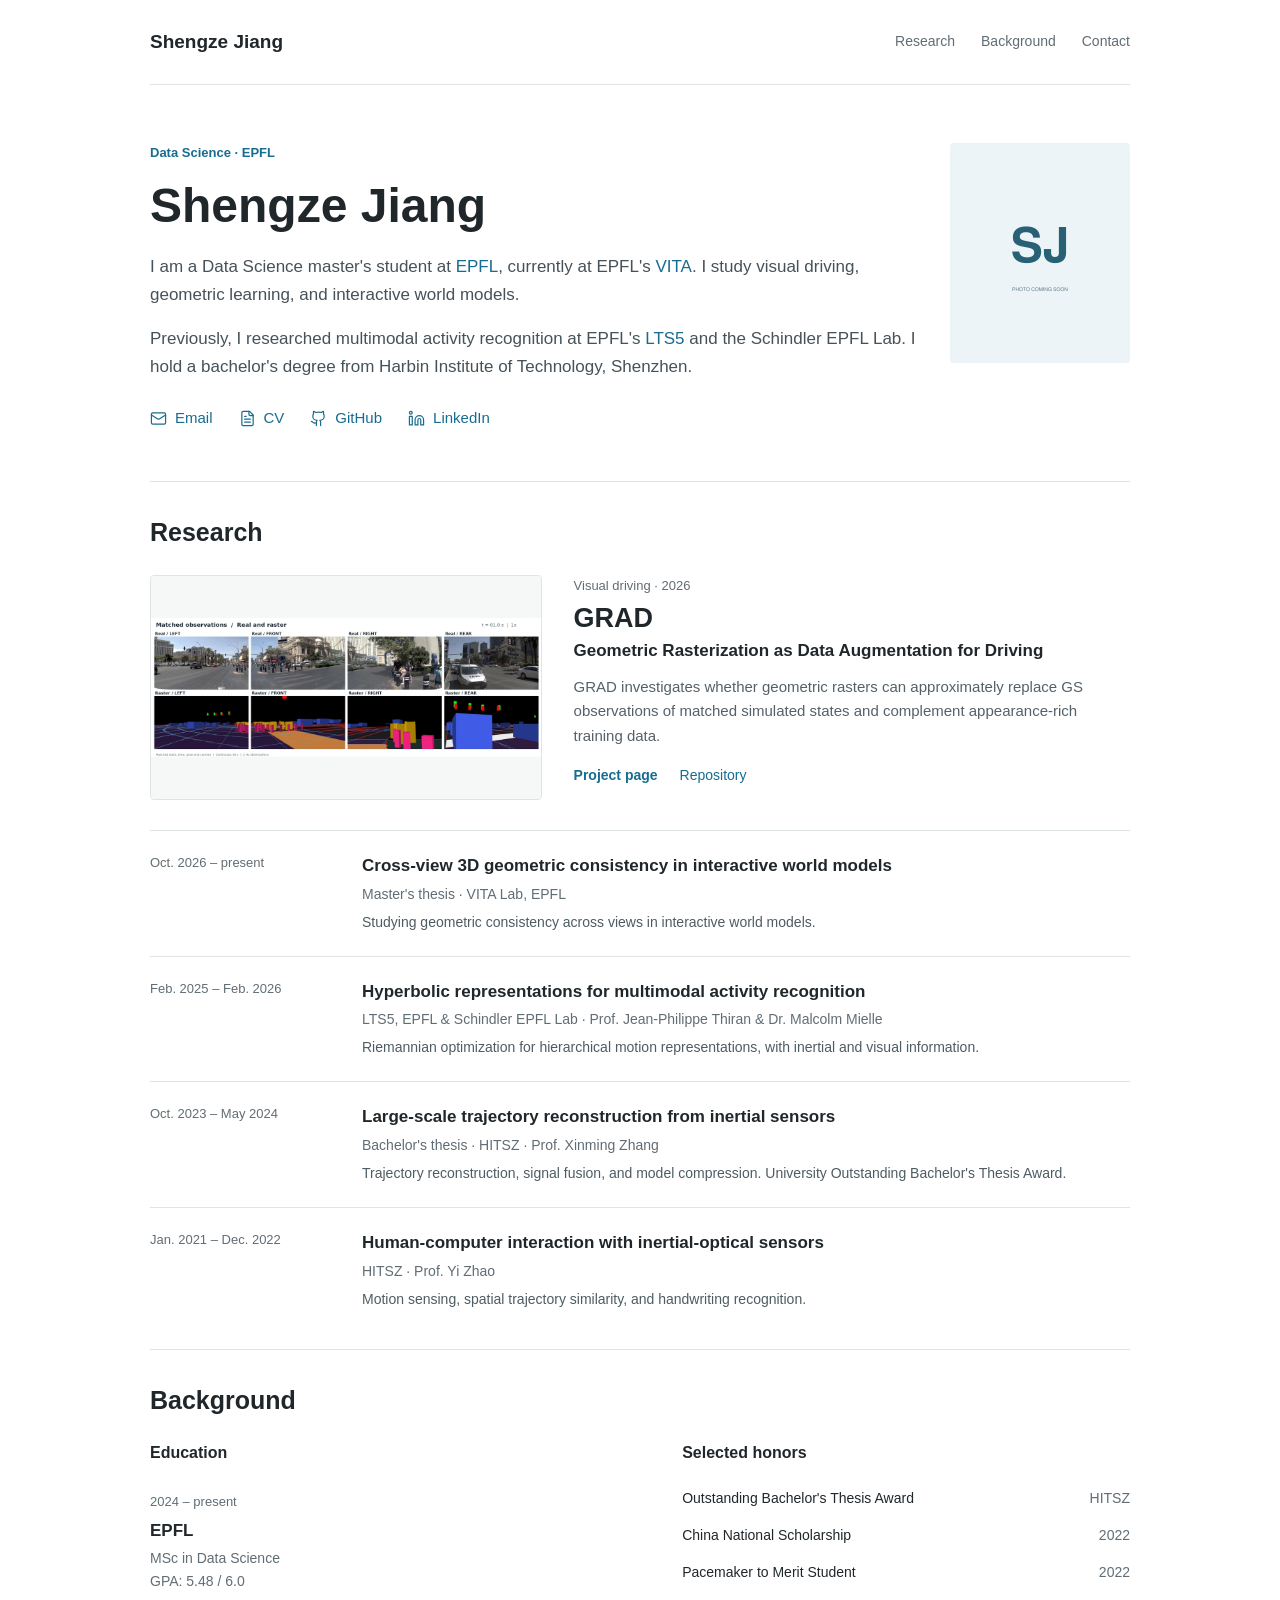
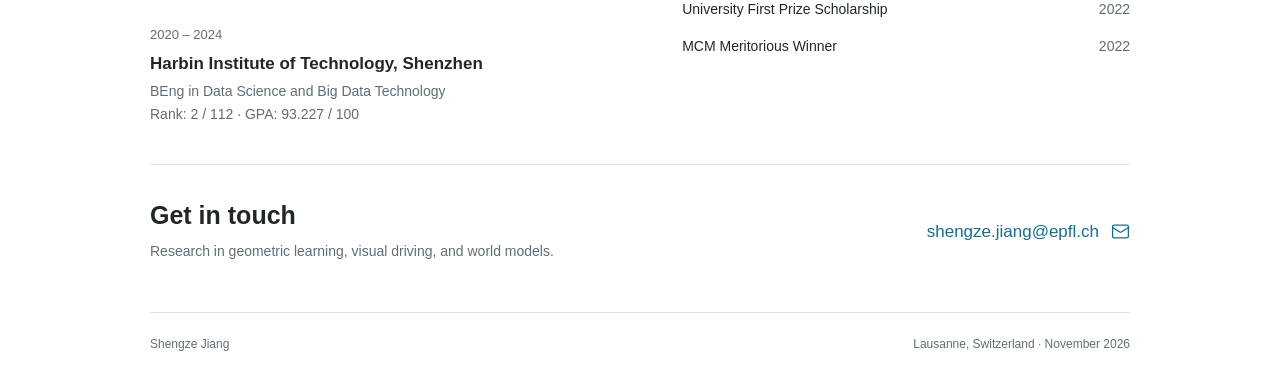
==== commit 6d08f1a7: "Use HITSZ and concise linked EPFL lab names" ====
--- a/index.html
+++ b/index.html
@@ -30,8 +30,8 @@
       <p class="eyebrow">Data Science &middot; EPFL</p>
       <h1 id="profile-title">Shengze Jiang</h1>
       <div class="profile-bio">
-        <p>I am a Data Science master's student at <a href="https://www.epfl.ch/">EPFL</a>, currently at the <a href="https://www.epfl.ch/labs/vita/">VITA Lab</a>. I study visual driving, geometric learning, and interactive world models.</p>
-        <p>Previously, I researched multimodal activity recognition at EPFL's <a href="https://www.epfl.ch/labs/lts5/">Signal Processing Laboratory 5 (LTS5)</a> and the Schindler EPFL Lab. I hold a bachelor's degree from Harbin Institute of Technology, Shenzhen.</p>
+        <p>I am a Data Science master's student at <a href="https://www.epfl.ch/">EPFL</a>, currently at EPFL's <a href="https://www.epfl.ch/labs/vita/">VITA</a>. I study visual driving, geometric learning, and interactive world models.</p>
+        <p>Previously, I researched multimodal activity recognition at EPFL's <a href="https://www.epfl.ch/labs/lts5/">LTS5</a> and the Schindler EPFL Lab. I hold a bachelor's degree from Harbin Institute of Technology, Shenzhen.</p>
       </div>
       <div class="profile-links" aria-label="Profile links">
         <a href="mailto:shengze.jiang@epfl.ch"><i data-lucide="mail" aria-hidden="true"></i>Email</a>
@@ -67,11 +67,11 @@
         </article>
         <article class="research-entry">
           <div class="entry-date">Oct. 2023 &ndash; May 2024</div>
-          <div><h3>Large-scale trajectory reconstruction from inertial sensors</h3><p>Bachelor's thesis &middot; HIT &middot; Prof. Xinming Zhang</p><p class="entry-detail">Trajectory reconstruction, signal fusion, and model compression. University Outstanding Bachelor's Thesis Award.</p></div>
+          <div><h3>Large-scale trajectory reconstruction from inertial sensors</h3><p>Bachelor's thesis &middot; HITSZ &middot; Prof. Xinming Zhang</p><p class="entry-detail">Trajectory reconstruction, signal fusion, and model compression. University Outstanding Bachelor's Thesis Award.</p></div>
         </article>
         <article class="research-entry">
           <div class="entry-date">Jan. 2021 &ndash; Dec. 2022</div>
-          <div><h3>Human-computer interaction with inertial-optical sensors</h3><p>HIT &middot; Prof. Yi Zhao</p><p class="entry-detail">Motion sensing, spatial trajectory similarity, and handwriting recognition.</p></div>
+          <div><h3>Human-computer interaction with inertial-optical sensors</h3><p>HITSZ &middot; Prof. Yi Zhao</p><p class="entry-detail">Motion sensing, spatial trajectory similarity, and handwriting recognition.</p></div>
         </article>
       </div>
     </section>
@@ -87,7 +87,7 @@
         <div>
           <h3 class="section-label">Selected honors</h3>
           <ul class="honors-list">
-            <li><span>Outstanding Bachelor's Thesis Award</span><span>HIT</span></li>
+            <li><span>Outstanding Bachelor's Thesis Award</span><span>HITSZ</span></li>
             <li><span>China National Scholarship</span><span>2022</span></li>
             <li><span>Pacemaker to Merit Student</span><span>2022</span></li>
             <li><span>University First Prize Scholarship</span><span>2022</span></li>
--- a/assets/css/site.css
+++ b/assets/css/site.css
@@ -90,7 +90,7 @@
 .project-page .site-nav { min-height: 72px; }
 .project-opening .eyebrow { margin-bottom: 10px; }
 .project-opening h1 { font-size: 58px; line-height: 1.08; font-weight: 750; color: #175d79; }
-.paper-title { font-size: 27px; line-height: 1.28; font-weight: 600; margin-top: 13px; text-wrap: balance; }
+.study-title { font-size: 27px; line-height: 1.28; font-weight: 600; margin-top: 13px; text-wrap: balance; }
 .project-lead { font-size: 18px; color: var(--muted); margin-top: 17px; }
 .mobile-break { display: none; }
 .resource-links { display: flex; justify-content: center; flex-wrap: wrap; align-items: center; gap: 10px; margin-top: 22px; }
@@ -191,14 +191,21 @@
 .compact-project .project-opening { padding-top: 36px; }
 .project-affiliation { color: var(--muted); font-size: 16px; margin-top: 15px; }
 .compact-project .resource-links { margin-top: 16px; }
-.paper-section { padding-block: 35px; }
-.paper-section h2 { font-size: 27px; margin-bottom: 20px; }
-.paper-prose { max-width: 940px; margin-inline: auto; }
-.paper-prose p { font-size: 17px; line-height: 1.75; color: #465259; }
-.paper-figure { margin: 24px auto 0; }
-.paper-figure + .paper-prose { margin-top: 23px; }
-.paper-figure figcaption { display: flex; justify-content: space-between; gap: 20px; font-size: 13px; color: var(--muted); line-height: 1.65; margin-top: 13px; }
-.paper-figure figcaption span:last-child { flex-shrink: 0; }
+.study-section { padding-block: 35px; }
+.study-section h2 { font-size: 27px; margin-bottom: 20px; }
+.study-prose { max-width: 940px; margin-inline: auto; }
+.study-prose p { font-size: 17px; line-height: 1.75; color: #465259; }
+.study-figure { margin: 24px auto 0; }
+.study-figure + .study-prose { margin-top: 23px; }
+.study-figure figcaption { display: flex; justify-content: space-between; gap: 20px; font-size: 13px; color: var(--muted); line-height: 1.65; margin-top: 13px; }
+.study-figure figcaption span:last-child { flex-shrink: 0; }
+.replacement-tables { display: grid; grid-template-columns: repeat(2, minmax(0, 1fr)); gap: 36px; max-width: 940px; margin: 25px auto 0; align-items: start; }
+.replacement-tables .result-table { table-layout: fixed; font-size: 16px; }
+.replacement-tables caption { font-size: 16px; font-weight: 600; color: var(--ink); padding-bottom: 13px; }
+.replacement-tables thead th { font-size: 14px; }
+.replacement-tables th:first-child { width: 46%; }
+.replacement-tables thead span { font-size: 12px; font-weight: 400; }
+.replacement-note { max-width: 940px; margin: 17px auto 0; font-size: 14px; color: var(--muted); line-height: 1.65; }
 .road-figure { max-width: 940px; }
 .showcase-video { aspect-ratio: 1920 / 900; }
 .compact-project .headline-results { margin-top: 28px; padding-block: 22px; }
@@ -227,7 +234,8 @@
   .site-nav { min-height: 72px; gap: 12px; }
   .wordmark { font-size: 16px; }
   .site-nav nav { gap: 14px; font-size: 12px; }
-  .project-page .site-nav nav { gap: 12px; }
+  .project-page .site-nav { flex-wrap: wrap; padding-block: 13px; gap: 4px 14px; }
+  .project-page .site-nav nav { gap: 14px; }
   .nav-icon { display: none; }
   .profile { padding: 38px 0 34px; }
   .profile-photo { float: none; width: 130px; height: 160px; margin: 0 0 24px; }
@@ -253,12 +261,13 @@
   .contact-email { font-size: 17px; white-space: normal; overflow-wrap: anywhere; }
   .project-opening { padding-top: 29px; }
   .compact-project .project-opening { padding-top: 29px; }
-  .paper-section { padding-block: 26px; }
-  .paper-section h2 { font-size: 24px; margin-bottom: 17px; }
-  .paper-prose p { font-size: 16px; line-height: 1.7; }
-  .paper-figure figcaption { flex-direction: column; gap: 5px; font-size: 12px; }
+  .study-section { padding-block: 26px; }
+  .study-section h2 { font-size: 24px; margin-bottom: 17px; }
+  .study-prose p { font-size: 16px; line-height: 1.7; }
+  .study-figure figcaption { flex-direction: column; gap: 5px; font-size: 12px; }
+  .replacement-tables { grid-template-columns: minmax(0, 1fr); gap: 24px; }
   .project-opening h1 { font-size: 48px; }
-  .paper-title { font-size: 23px; margin-top: 12px; }
+  .study-title { font-size: 23px; margin-top: 12px; }
   .project-lead { font-size: 16px; margin-top: 16px; line-height: 1.6; }
   .resource-links { margin-top: 19px; gap: 9px; }
   .resource-links .release-note { flex-basis: 100%; margin: 0; padding-top: 3px; }
@@ -307,7 +316,7 @@
   .site-nav nav { gap: 10px; }
   .wordmark { font-size: 15px; }
   .personal-width, .project-width { width: calc(100% - 28px); }
-  .paper-title { font-size: 21px; }
+  .study-title { font-size: 21px; }
   .headline-results dd { font-size: 24px; }
 }
 @media (prefers-reduced-motion: reduce) {
